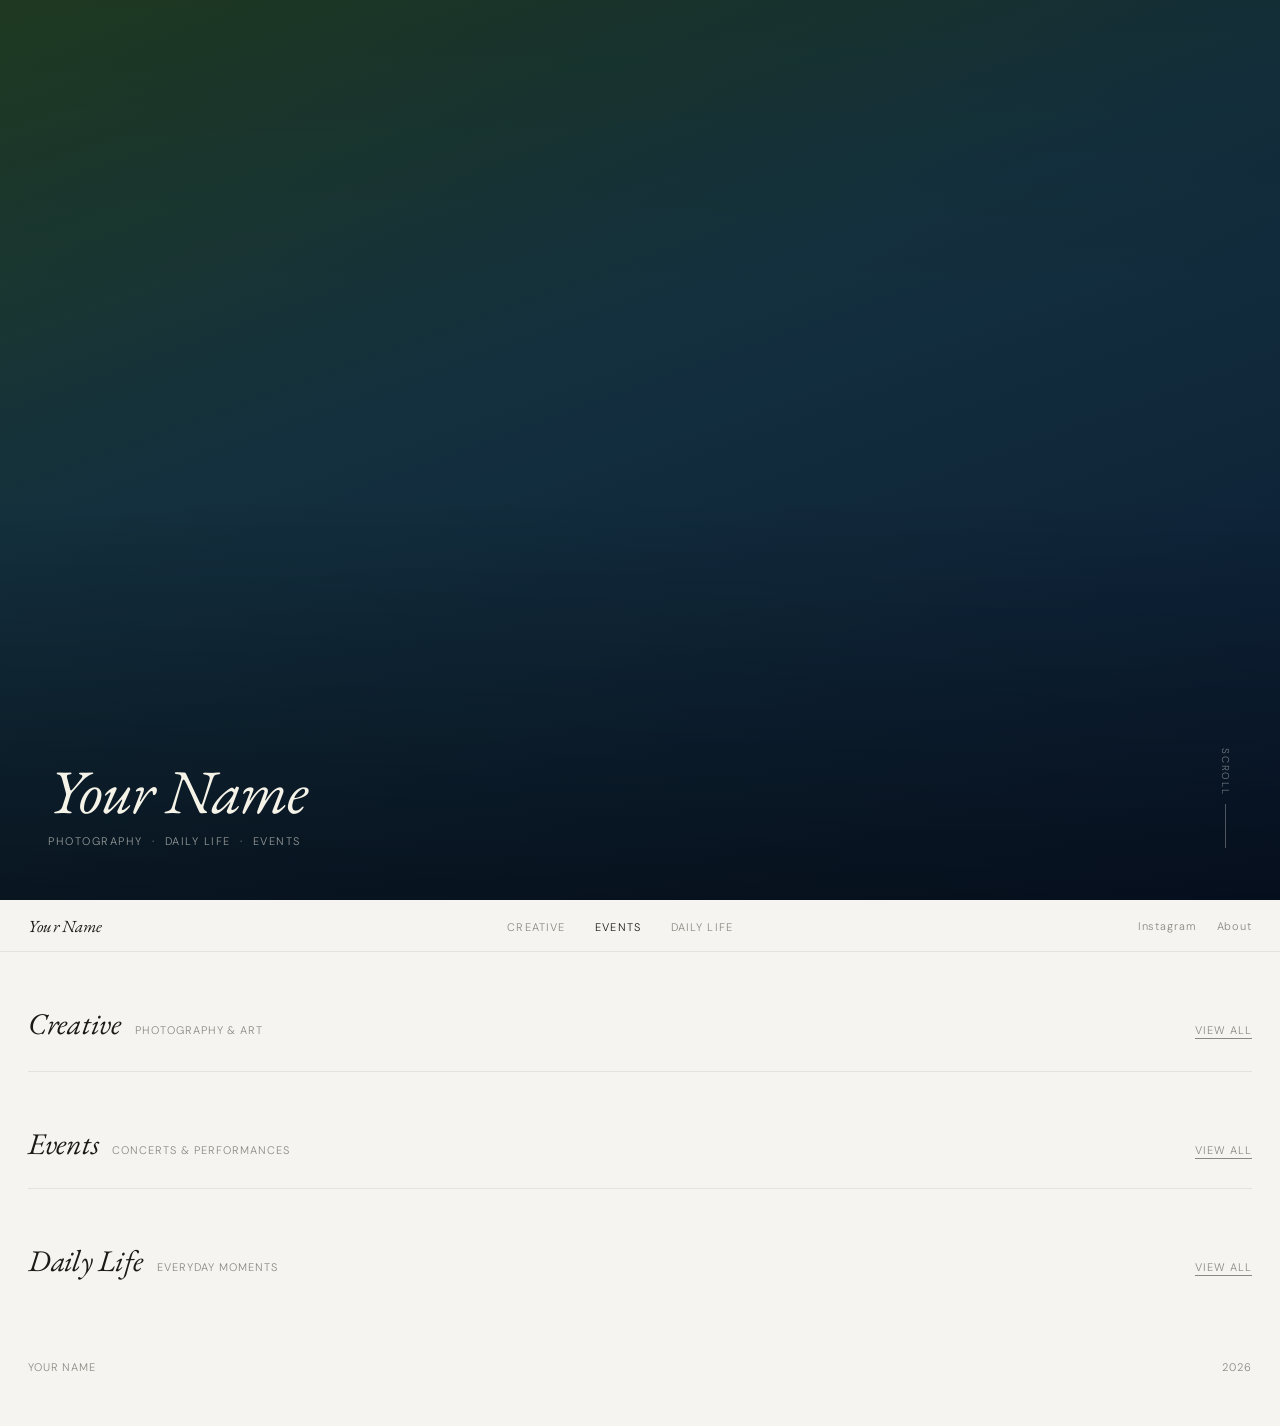
==== portfolio/index.html @ e5447dc2 "fixed main page display" ====
<!DOCTYPE html>
<html lang="en">
<head>
<meta charset="UTF-8">
<meta name="viewport" content="width=device-width, initial-scale=1.0">
<title>Your Name</title>
<link rel="preconnect" href="https://fonts.googleapis.com">
<link href="https://fonts.googleapis.com/css2?family=EB+Garamond:ital,wght@0,400;0,500;1,400;1,500&family=DM+Sans:wght@300;400&display=swap" rel="stylesheet">
<style>
*, *::before, *::after { box-sizing: border-box; margin: 0; padding: 0; }

:root {
  --bg: #f5f4f0;
  --fg: #1a1a18;
  --muted: #8a8880;
  --gap: 3px;
}

html { scroll-behavior: smooth; }

body {
  background: var(--bg);
  color: var(--fg);
  font-family: 'DM Sans', sans-serif;
  font-weight: 300;
}

/* ── HERO ── */
#hero {
  position: relative;
  width: 100%;
  height: 100vh;
  overflow: hidden;
  background: #1a2a1a;
}

#hero-img {
  position: absolute;
  inset: 0;
  width: 100%; height: 100%;
  object-fit: cover;
  object-position: center;
  /* Replace src below with your hero image path, e.g. src="images/hero.jpg" */
  filter: saturate(1.08) brightness(0.82);
  transform: scale(1.04);
  transition: transform 8s ease-out;
}
#hero-img.loaded { transform: scale(1); }

/* dark gradient at bottom so text reads cleanly */
#hero::after {
  content: '';
  position: absolute;
  inset: 0;
  background:
    linear-gradient(to bottom,
      rgba(0,0,0,0.08) 0%,
      rgba(0,0,0,0.0)  35%,
      rgba(0,0,0,0.0)  55%,
      rgba(0,0,0,0.45) 100%);
  z-index: 1;
}

/* hero text */
#hero-text {
  position: absolute;
  bottom: 52px;
  left: 48px;
  z-index: 2;
  color: #f5f2e8;
}

#hero-text h1 {
  font-family: 'EB Garamond', serif;
  font-size: clamp(36px, 5vw, 62px);
  font-weight: 400;
  font-style: italic;
  letter-spacing: -0.02em;
  line-height: 1.05;
  margin-bottom: 10px;
}

#hero-text p {
  font-size: 11px;
  letter-spacing: 0.14em;
  text-transform: uppercase;
  color: rgba(245,242,232,0.6);
}

/* scroll cue */
#scroll-cue {
  position: absolute;
  bottom: 52px;
  right: 48px;
  z-index: 2;
  display: flex;
  flex-direction: column;
  align-items: center;
  gap: 8px;
  opacity: 0;
  animation: fadeUp 1s ease 1.2s forwards;
}
.sc-label {
  font-size: 10px;
  letter-spacing: 0.18em;
  text-transform: uppercase;
  color: rgba(245,242,232,0.45);
  writing-mode: vertical-rl;
}
.sc-line {
  width: 1px; height: 44px;
  background: rgba(245,242,232,0.3);
  animation: scPulse 2.4s ease-in-out 1.2s infinite;
}
@keyframes scPulse {
  0%,100% { transform: scaleY(1); opacity: 0.3; }
  50%      { transform: scaleY(0.55); opacity: 0.7; }
}
@keyframes fadeUp {
  from { opacity: 0; transform: translateY(8px); }
  to   { opacity: 1; transform: none; }
}

/* ── NAV ── */
nav {
  position: sticky;
  top: 0;
  background: var(--bg);
  z-index: 50;
  height: 52px;
  display: flex;
  align-items: center;
  justify-content: space-between;
  padding: 0 28px;
  border-bottom: 1px solid rgba(26,26,24,0.08);
}

.nav-name {
  font-family: 'EB Garamond', serif;
  font-size: 17px;
  font-style: italic;
  color: var(--fg);
  text-decoration: none;
  letter-spacing: 0.01em;
}

.nav-links {
  display: flex;
  gap: 30px;
  list-style: none;
}
.nav-links a {
  font-size: 11px;
  letter-spacing: 0.1em;
  text-transform: uppercase;
  text-decoration: none;
  color: var(--muted);
  transition: color 0.2s;
}
.nav-links a:hover,
.nav-links a.active { color: var(--fg); }

.nav-right {
  display: flex;
  gap: 20px;
}
.nav-right a {
  font-size: 11px;
  letter-spacing: 0.08em;
  text-decoration: none;
  color: var(--muted);
  transition: color 0.2s;
}
.nav-right a:hover { color: var(--fg); }

/* ── SECTION HEADERS ── */
.section-head {
  padding: 52px 28px 22px;
  display: flex;
  align-items: baseline;
  justify-content: space-between;
}
.section-head-left {
  display: flex;
  align-items: baseline;
  gap: 14px;
}
.section-head h2 {
  font-family: 'EB Garamond', serif;
  font-size: 30px;
  font-weight: 400;
  font-style: italic;
  letter-spacing: -0.01em;
}
.section-head span {
  font-size: 11px;
  letter-spacing: 0.09em;
  text-transform: uppercase;
  color: var(--muted);
}
.view-all {
  font-size: 11px;
  letter-spacing: 0.09em;
  text-transform: uppercase;
  text-decoration: none;
  color: var(--muted);
  border-bottom: 1px solid currentColor;
  padding-bottom: 1px;
  transition: color 0.2s;
}
.view-all:hover { color: var(--fg); }

/* ── MASONRY ── */
.masonry {
  columns: 3;
  column-gap: var(--gap);
  padding: 0 var(--gap) var(--gap);
}
@media (max-width: 860px) { .masonry { columns: 2; } }
@media (max-width: 520px) { .masonry { columns: 1; } }

.m-item {
  break-inside: avoid;
  margin-bottom: var(--gap);
  overflow: hidden;
  cursor: pointer;
  position: relative;
  background: #d8d6d0;
  /* staggered fade-in on load */
  opacity: 0;
  transform: translateY(12px);
  transition: opacity 0.5s ease, transform 0.5s ease;
}
.m-item.visible {
  opacity: 1;
  transform: none;
}
.m-item img {
  display: block;
  width: 100%; height: auto;
  transition: transform 0.55s cubic-bezier(0.25,0.46,0.45,0.94), filter 0.4s;
  filter: saturate(0.9);
}
.m-item:hover img {
  transform: scale(1.035);
  filter: saturate(1.02);
}
.m-item .cap {
  position: absolute; bottom: 0; left: 0; right: 0;
  padding: 30px 14px 11px;
  background: linear-gradient(transparent, rgba(0,0,0,0.3));
  color: #fff;
  font-size: 10px;
  letter-spacing: 0.1em;
  text-transform: uppercase;
  opacity: 0;
  transition: opacity 0.3s;
}
.m-item:hover .cap { opacity: 1; }

.ph {
  width: 100%; display: block;
  background: var(--c, #d0cec8);
}

/* ── SECTION DIVIDER ── */
.divider {
  height: 1px;
  background: rgba(26,26,24,0.08);
  margin: 0 28px;
}

/* ── FOOTER ── */
footer {
  padding: 52px 28px;
  display: flex;
  justify-content: space-between;
  align-items: center;
  font-size: 11px;
  letter-spacing: 0.08em;
  text-transform: uppercase;
  color: var(--muted);
}

/* ── LIGHTBOX ── */
#lb {
  position: fixed; inset: 0;
  background: rgba(15,12,10,0.95);
  z-index: 200;
  display: none;
  align-items: center;
  justify-content: center;
  cursor: zoom-out;
}
#lb.on { display: flex; }
#lb img {
  max-width: 90vw; max-height: 90vh;
  object-fit: contain;
  box-shadow: 0 0 80px rgba(0,0,0,0.5);
}
#lb-x {
  position: absolute; top: 24px; right: 32px;
  color: rgba(240,236,224,0.5);
  font-size: 24px; background: none; border: none;
  cursor: pointer; line-height: 1;
  transition: color 0.2s;
}
#lb-x:hover { color: rgba(240,236,224,1); }
</style>
</head>
<body>

<!-- ── HERO ── -->
<section id="hero">


    <img id="hero-img" src="images/cover.jpg" alt="hero">


  <div id="hero-img" style="
    position:absolute;inset:0;
    background: linear-gradient(160deg,#2a4a2a 0%,#1a3a4a 40%,#0d1f3c 100%);
  "></div>

  <div id="hero-text">
    <h1>Your Name</h1>
    <p>Photography &nbsp;·&nbsp; Daily Life &nbsp;·&nbsp; Events</p>
  </div>

  <div id="scroll-cue">
    <span class="sc-label">Scroll</span>
    <div class="sc-line"></div>
  </div>
</section>

<!-- ── NAV ── -->
<nav id="nav">
  <a class="nav-name" href="#">Your Name</a>
  <ul class="nav-links">
    <li><a href="#creative" class="active" data-section="creative">Creative</a></li>
    <li><a href="#events" data-section="events">Events</a></li>
    <li><a href="#daily" data-section="daily">Daily Life</a></li>
  </ul>
  <div class="nav-right">
    <a href="#">Instagram</a>
    <a href="#">About</a>
  </div>
</nav>

<!-- ── CREATIVE ── -->
<section id="creative">
  <div class="section-head">
    <div class="section-head-left">
      <h2>Creative</h2>
      <span>Photography &amp; art</span>
    </div>
    <a class="view-all" href="creative.html">View all</a>
  </div>
  <div class="masonry" id="grid-creative"></div>
</section>

<div class="divider"></div>

<!-- ── EVENTS ── -->
<section id="events">
  <div class="section-head">
    <div class="section-head-left">
      <h2>Events</h2>
      <span>Concerts &amp; performances</span>
    </div>
    <a class="view-all" href="events.html">View all</a>
  </div>
  <div class="masonry" id="grid-events"></div>
</section>

<div class="divider"></div>

<!-- ── DAILY LIFE ── -->
<section id="daily">
  <div class="section-head">
    <div class="section-head-left">
      <h2>Daily Life</h2>
      <span>Everyday moments</span>
    </div>
    <a class="view-all" href="daily-life.html">View all</a>
  </div>
  <div class="masonry" id="grid-daily"></div>
</section>

<footer>
  <span>Your Name</span>
  <span id="yr"></span>
</footer>

<!-- ── LIGHTBOX ── -->
<div id="lb">
  <button id="lb-x">&times;</button>
  <img id="lb-img" src="" alt="">
</div>

<script>
// ── HERO IMAGE LOAD ──
const heroImg = document.getElementById('hero-img');
if (heroImg.tagName === 'IMG') {
  heroImg.addEventListener('load', () => heroImg.classList.add('loaded'));
  if (heroImg.complete) heroImg.classList.add('loaded');
}

// ── HERO PARALLAX ──
window.addEventListener('scroll', () => {
  const y = window.scrollY;
  if (y < window.innerHeight * 1.2 && heroImg.tagName === 'IMG') {
    heroImg.style.transform = `scale(1) translateY(${y * 0.28}px)`;
  }
}, { passive: true });

// ── LIGHTBOX ──
const lb    = document.getElementById('lb');
const lbImg = document.getElementById('lb-img');
function attachLightbox(img) {
  img.addEventListener('click', () => {
    lbImg.src = img.src; lbImg.alt = img.alt;
    lb.classList.add('on');
  });
}
document.getElementById('lb-x').onclick = () => lb.classList.remove('on');
lb.addEventListener('click', e => { if (e.target === lb) lb.classList.remove('on'); });
document.addEventListener('keydown', e => { if (e.key === 'Escape') lb.classList.remove('on'); });

// ── FADE-IN OBSERVER ──
const fadeObs = new IntersectionObserver(entries => {
  entries.forEach(e => {
    if (e.isIntersecting) {
      e.target.classList.add('visible');
      fadeObs.unobserve(e.target);
    }
  });
}, { threshold: 0.08 });

// ── BUILD GRID FROM JSON ──
// Handles both flat arrays and grouped (series/event) arrays
async function loadGrid(jsonPath, containerId, limit = 3) {
  const container = document.getElementById(containerId);
  if (!container) return;
  try {
    const res  = await fetch(jsonPath);
    const data = await res.json();

    // flatten grouped format into a single photos array
    let photos;
    if (data[0] && (data[0].photos)) {
      photos = data.flatMap(group => group.photos);
    } else {
      photos = data;
    }

    const slice = photos.slice(0, limit);

    for (const photo of slice) {
      const item = document.createElement('div');
      item.className = 'm-item';
      item.style.cssText = 'opacity:0;transform:translateY(12px);transition:opacity .5s,transform .5s';

      const img   = document.createElement('img');
      img.alt     = photo.caption || '';
      img.loading = 'lazy';

      // watermark lazily
      const wmObs = new IntersectionObserver(async ([entry]) => {
        if (entry.isIntersecting) {
          wmObs.disconnect();
          const url = await applyWatermark(photo.src);
          img.src   = url;
          attachLightbox(img);
        }
      }, { rootMargin: '200px' });
      wmObs.observe(item);

      item.appendChild(img);
      if (photo.caption) {
        const cap = document.createElement('div');
        cap.className   = 'cap';
        cap.textContent = photo.caption;
        item.appendChild(cap);
      }
      container.appendChild(item);
      fadeObs.observe(item);
    }
  } catch (e) {
    console.warn('Could not load', jsonPath, e);
  }
}
// index page: show first 3 from each section as preview
loadGrid('data/creative.json', 'grid-creative', 3);
loadGrid('data/events.json',   'grid-events',   3);
loadGrid('data/daily.json',    'grid-daily',    3);

// ── ACTIVE NAV on scroll ──
const navLinks = document.querySelectorAll('.nav-links a');
['creative','events','daily'].forEach(id => {
  const el = document.getElementById(id);
  if (!el) return;
  new IntersectionObserver(entries => {
    entries.forEach(e => {
      if (e.isIntersecting) {
        navLinks.forEach(l => l.classList.remove('active'));
        const a = document.querySelector(`.nav-links a[data-section="${id}"]`);
        if (a) a.classList.add('active');
      }
    });
  }, { threshold: 0.3 }).observe(el);
});

document.getElementById('yr').textContent = new Date().getFullYear();
</script>
</body>
</html>
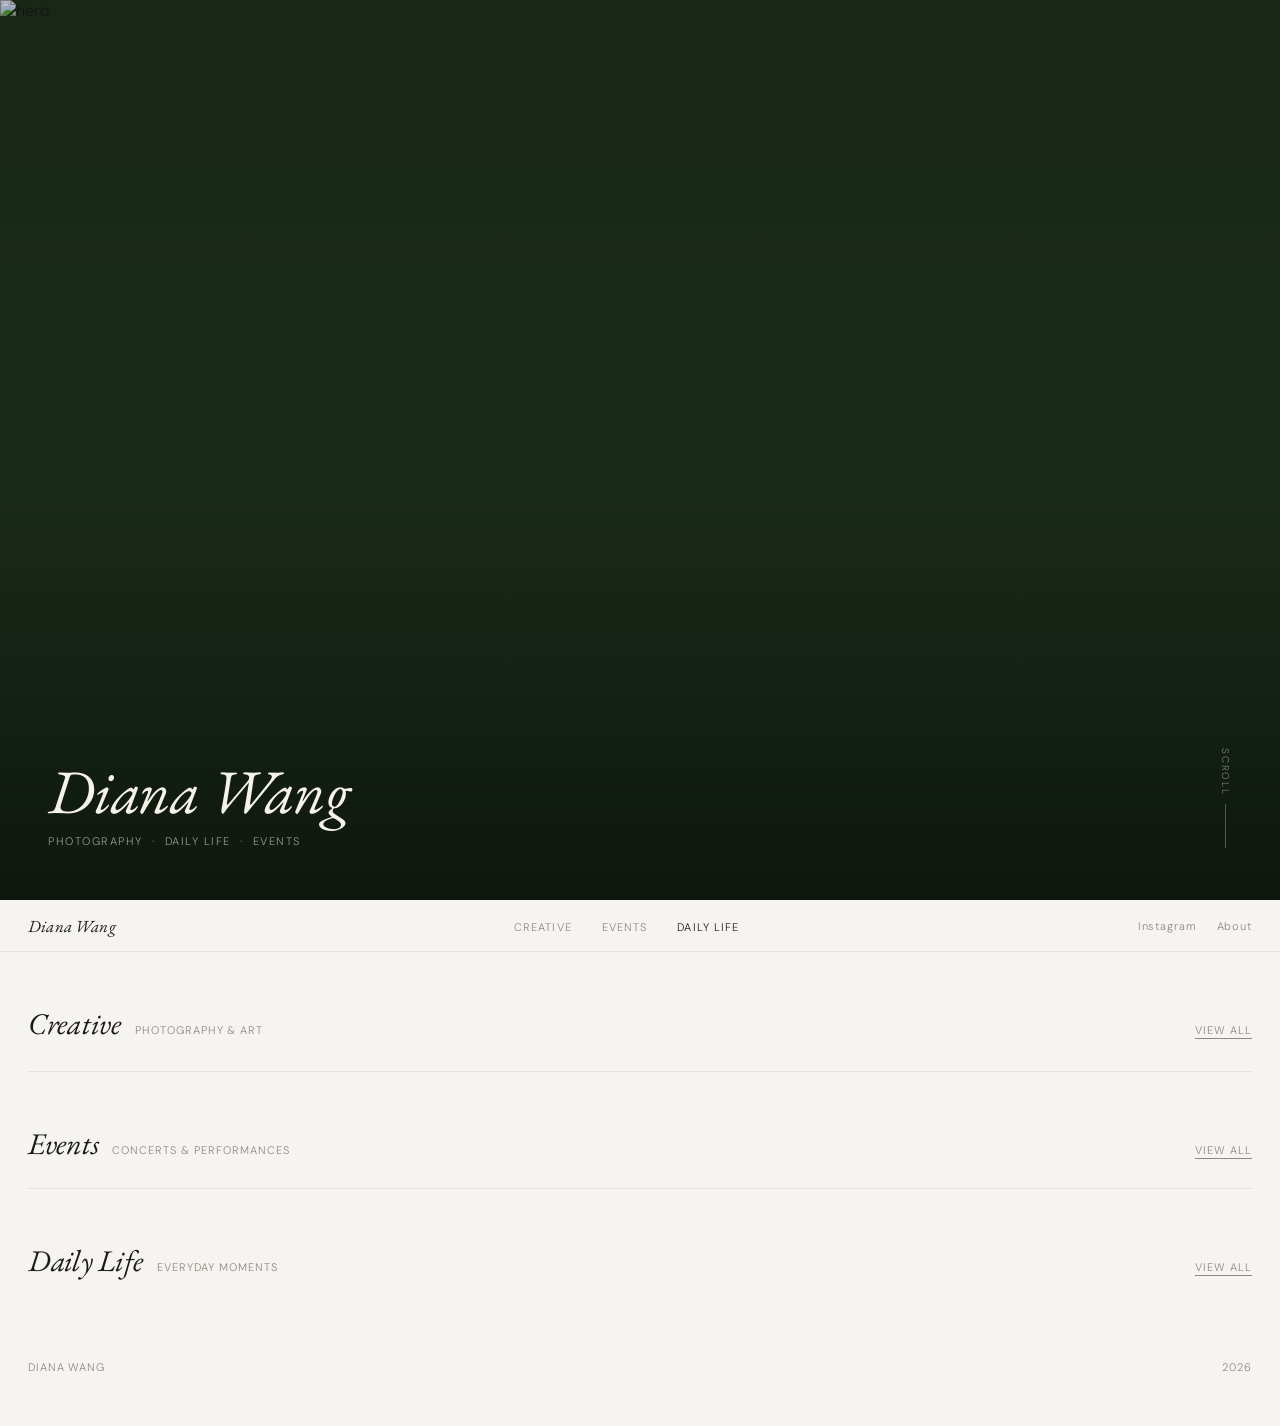
==== commit c80a5e35: "fix" ====
--- a/portfolio/index.html
+++ b/portfolio/index.html
@@ -3,7 +3,7 @@
 <head>
 <meta charset="UTF-8">
 <meta name="viewport" content="width=device-width, initial-scale=1.0">
-<title>Your Name</title>
+<title>Diana Wang</title>
 <link rel="preconnect" href="https://fonts.googleapis.com">
 <link href="https://fonts.googleapis.com/css2?family=EB+Garamond:ital,wght@0,400;0,500;1,400;1,500&family=DM+Sans:wght@300;400&display=swap" rel="stylesheet">
 <style>
@@ -312,18 +312,9 @@
 
 <!-- ── HERO ── -->
 <section id="hero">
-
-
-    <img id="hero-img" src="images/cover.jpg" alt="hero">
-
-
-  <div id="hero-img" style="
-    position:absolute;inset:0;
-    background: linear-gradient(160deg,#2a4a2a 0%,#1a3a4a 40%,#0d1f3c 100%);
-  "></div>
-
+  <img id="hero-img" src="images/cover.jpg" alt="hero">
   <div id="hero-text">
-    <h1>Your Name</h1>
+    <h1>Diana Wang</h1>
     <p>Photography &nbsp;·&nbsp; Daily Life &nbsp;·&nbsp; Events</p>
   </div>
 
@@ -335,11 +326,11 @@
 
 <!-- ── NAV ── -->
 <nav id="nav">
-  <a class="nav-name" href="#">Your Name</a>
+  <a class="nav-name" href="#">Diana Wang</a>
   <ul class="nav-links">
-    <li><a href="#creative" class="active" data-section="creative">Creative</a></li>
-    <li><a href="#events" data-section="events">Events</a></li>
-    <li><a href="#daily" data-section="daily">Daily Life</a></li>
+    <li><a href="creative.html" data-section="creative">Creative</a></li>
+    <li><a href="events.html" data-section="events">Events</a></li>
+    <li><a href="daily-life.html" data-section="daily">Daily Life</a></li>
   </ul>
   <div class="nav-right">
     <a href="#">Instagram</a>
@@ -388,7 +379,7 @@
 </section>
 
 <footer>
-  <span>Your Name</span>
+  <span>Diana Wang</span>
   <span id="yr"></span>
 </footer>
 
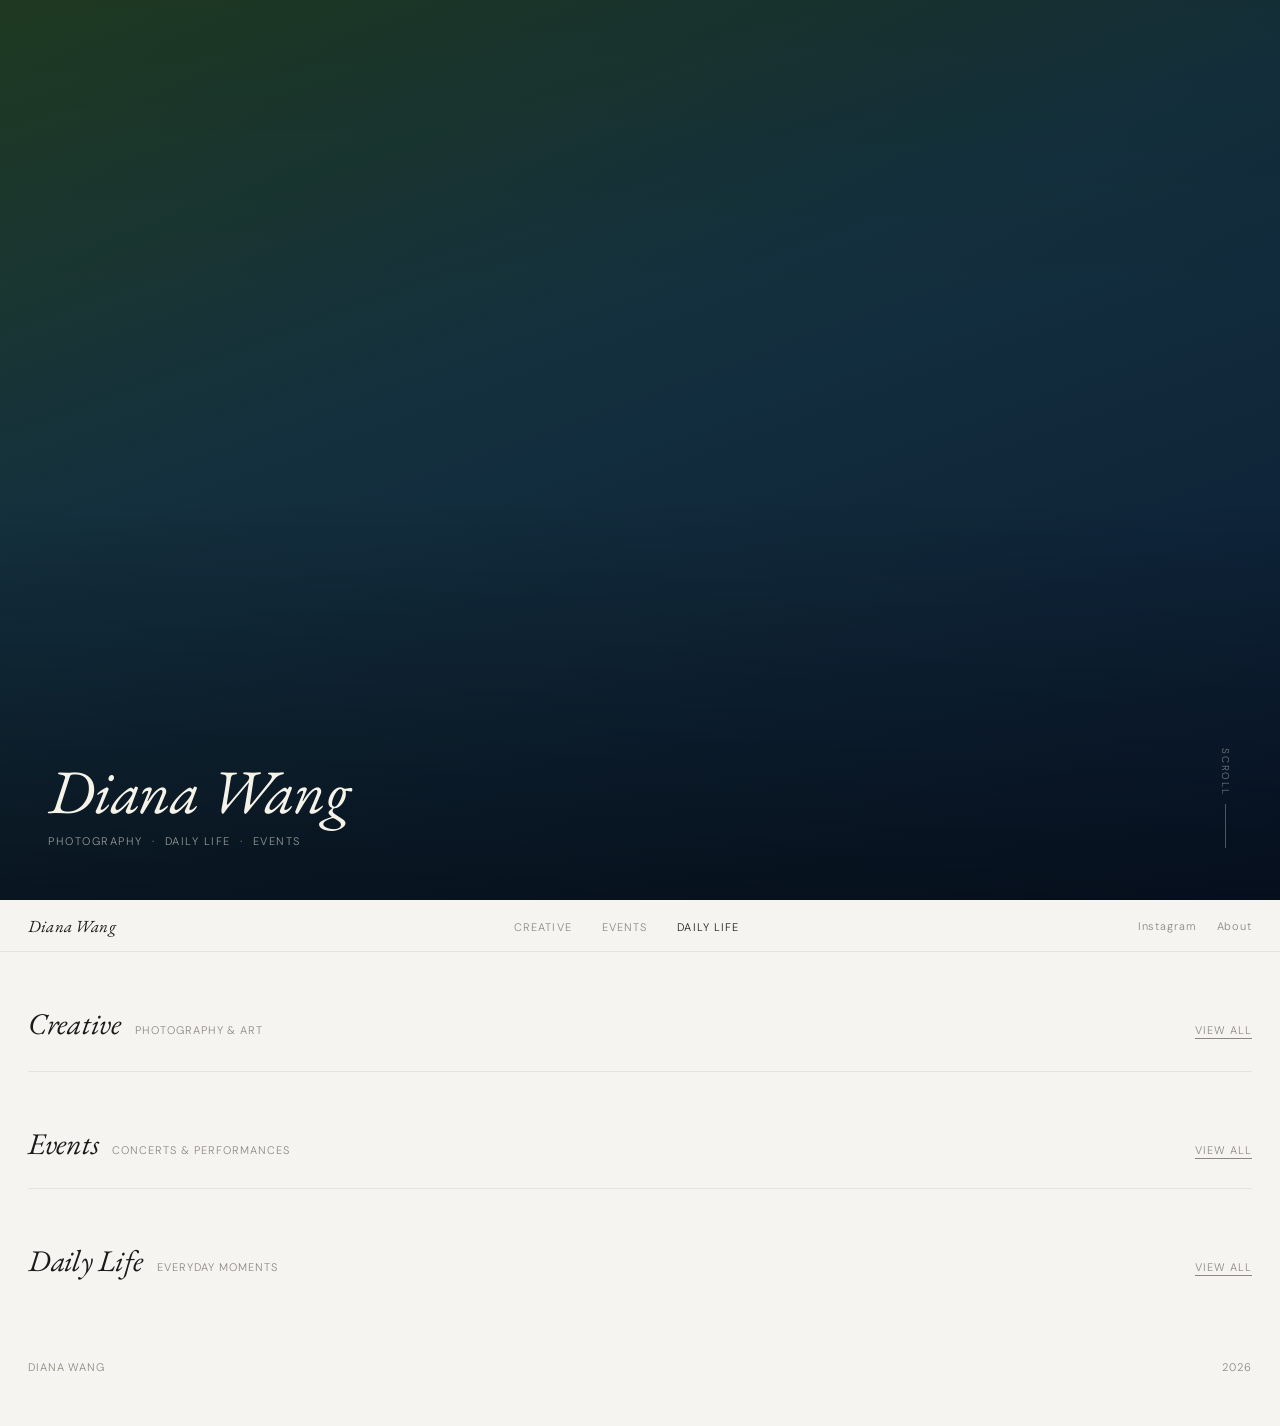
==== commit d9e69096: "fix" ====
--- a/portfolio/index.html
+++ b/portfolio/index.html
@@ -312,7 +312,17 @@
 
 <!-- ── HERO ── -->
 <section id="hero">
-  <img id="hero-img" src="images/cover.jpg" alt="hero">
+  <!--
+    Replace the div below with a real image:
+    <img id="hero-img" src="images/hero.jpg" alt="hero">
+
+    Until then, a placeholder gradient sits here.
+  -->
+  <div id="hero-img" style="
+    position:absolute;inset:0;
+    background: linear-gradient(160deg,#2a4a2a 0%,#1a3a4a 40%,#0d1f3c 100%);
+  "></div>
+
   <div id="hero-text">
     <h1>Diana Wang</h1>
     <p>Photography &nbsp;·&nbsp; Daily Life &nbsp;·&nbsp; Events</p>
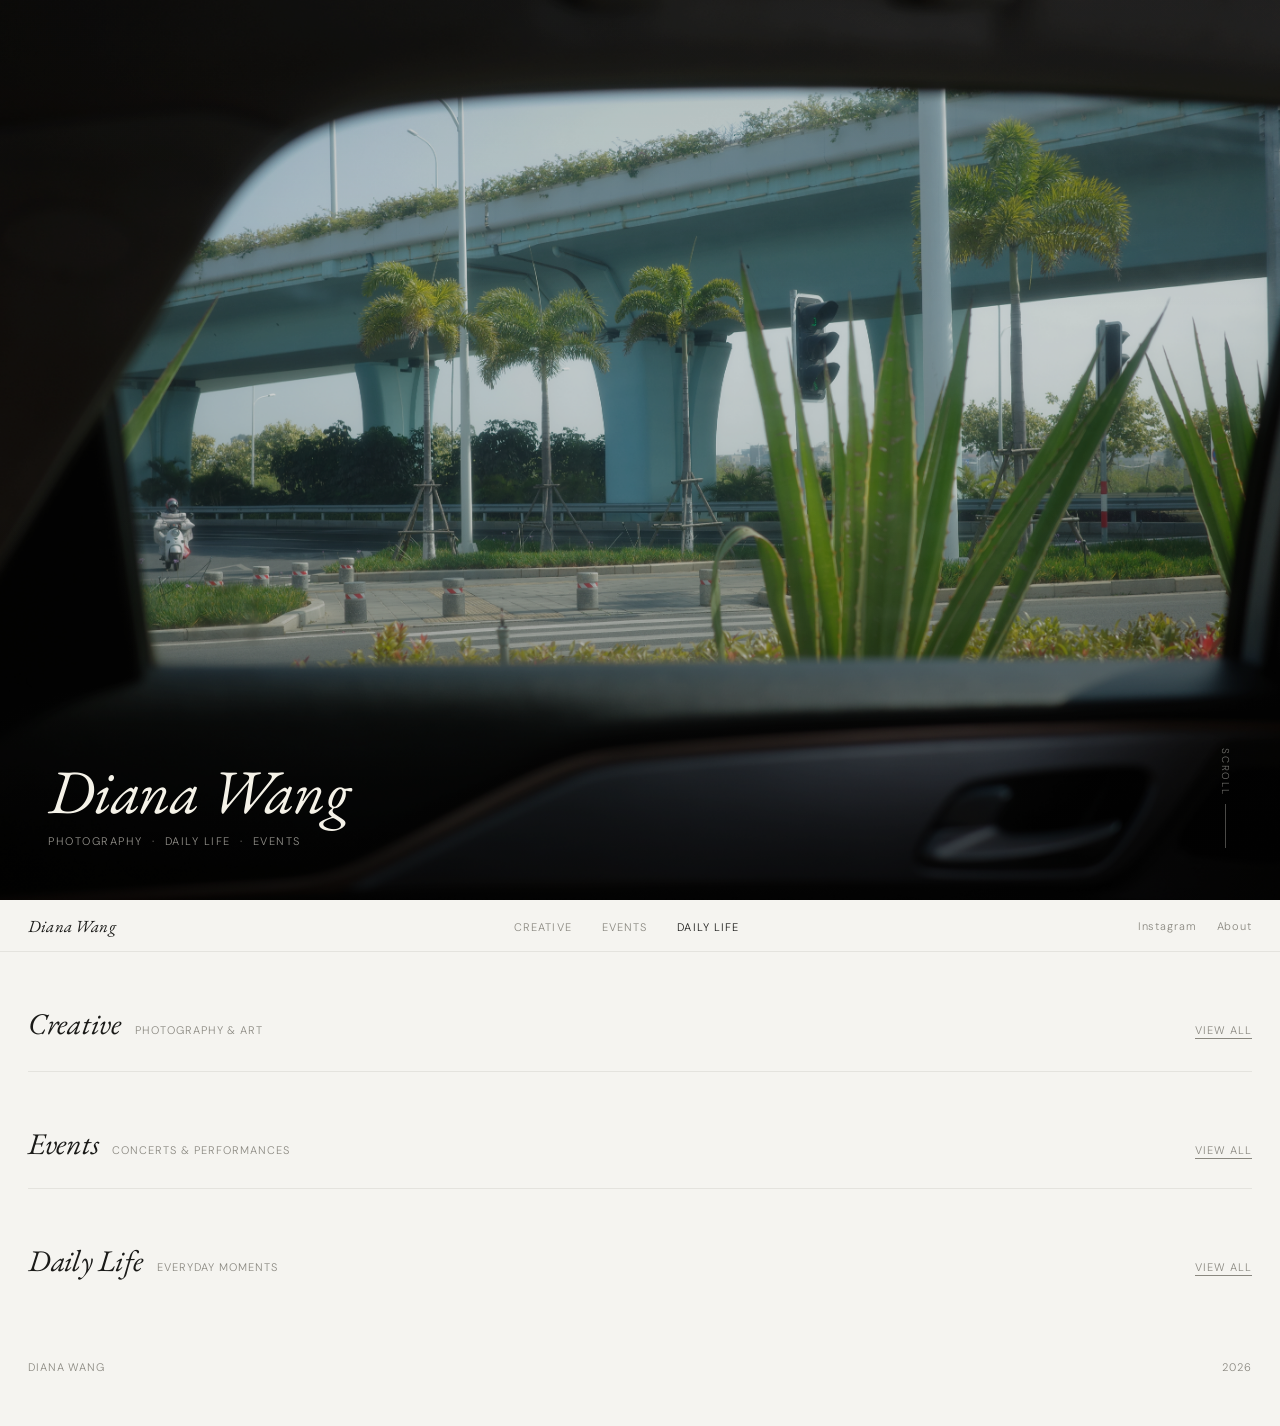
==== commit ac2117e0: "cover2" ====
--- a/portfolio/index.html
+++ b/portfolio/index.html
@@ -312,16 +312,8 @@
 
 <!-- ── HERO ── -->
 <section id="hero">
-  <!--
-    Replace the div below with a real image:
+
     <img id="hero-img" src="images/hero.jpg" alt="hero">
-
-    Until then, a placeholder gradient sits here.
-  -->
-  <div id="hero-img" style="
-    position:absolute;inset:0;
-    background: linear-gradient(160deg,#2a4a2a 0%,#1a3a4a 40%,#0d1f3c 100%);
-  "></div>
 
   <div id="hero-text">
     <h1>Diana Wang</h1>
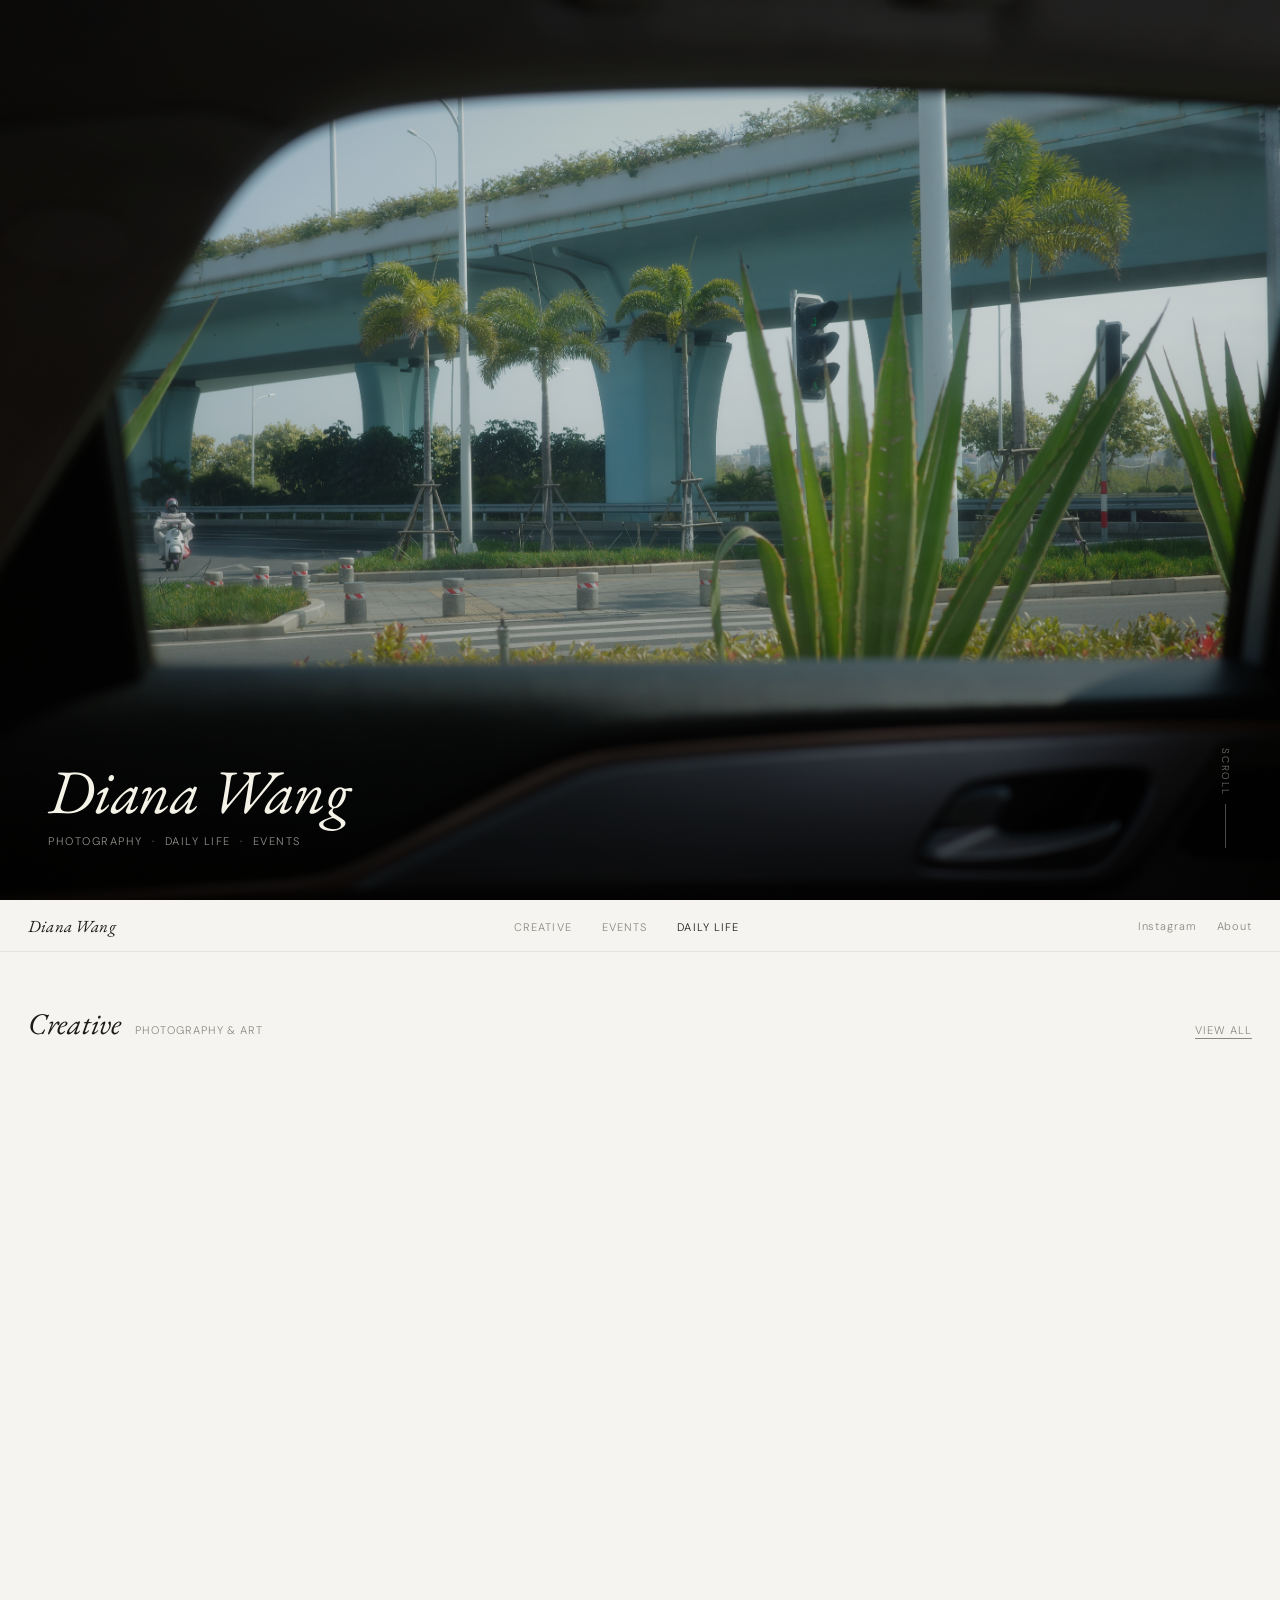
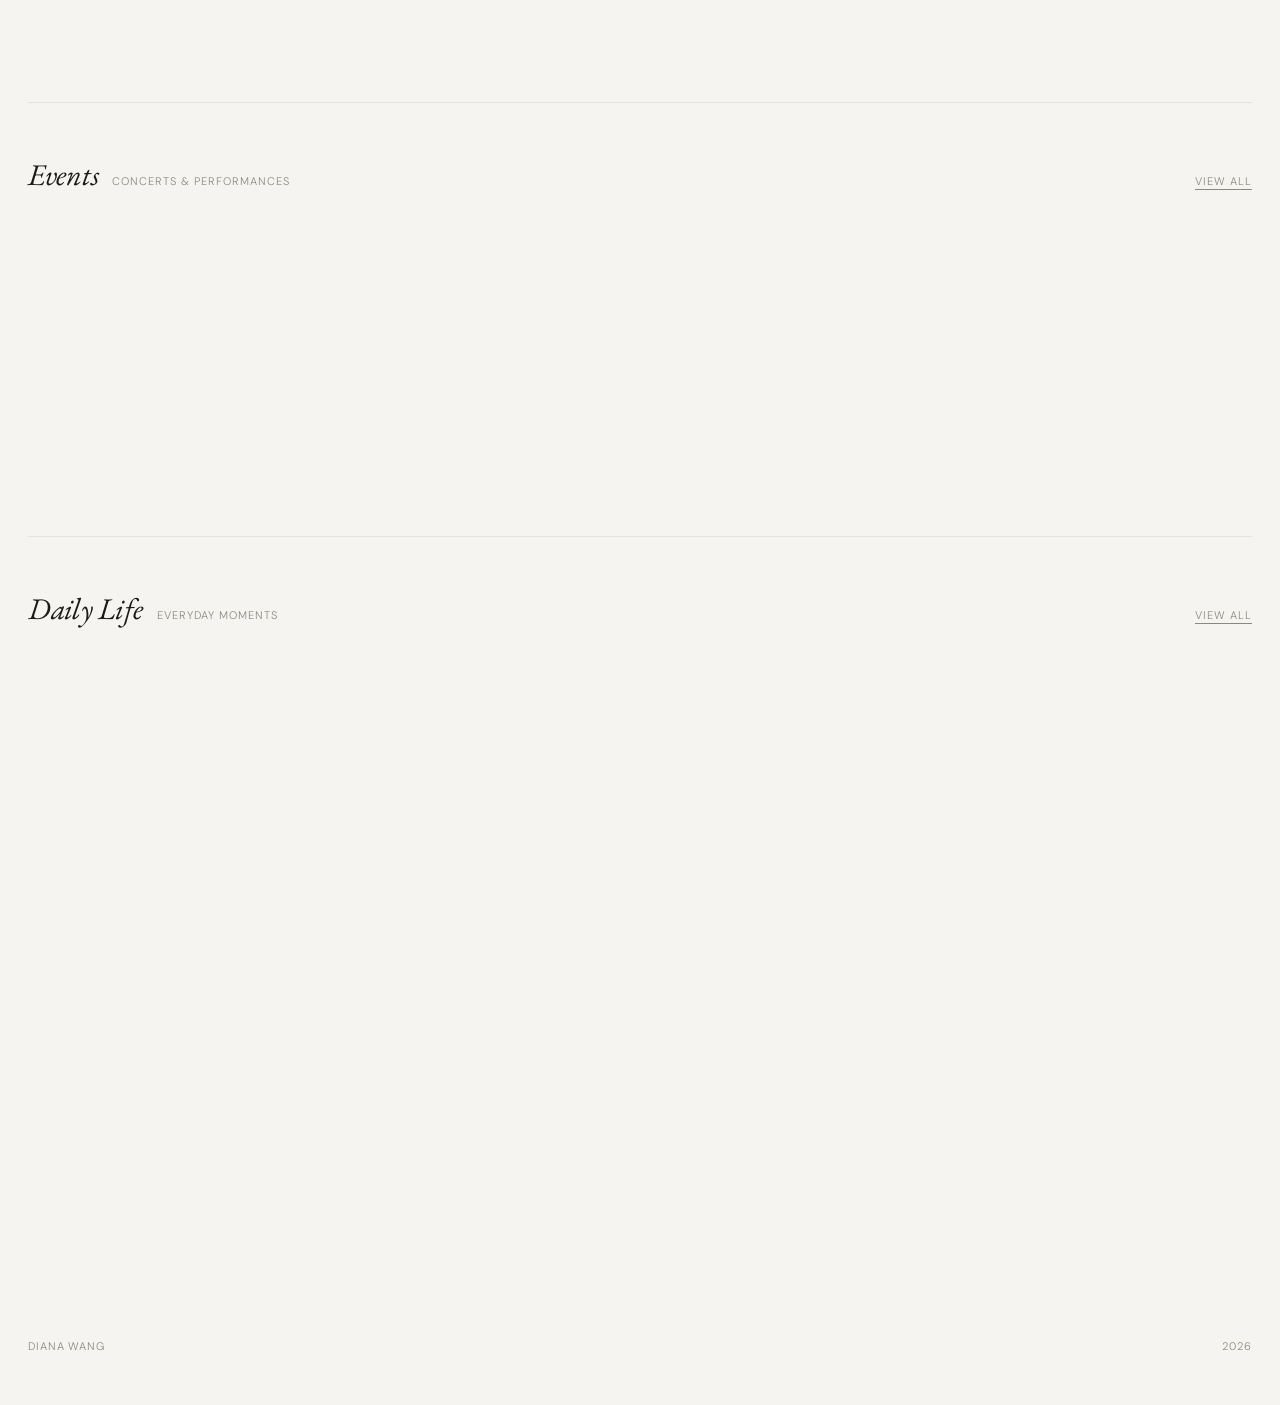
==== commit bed12517: "fix" ====
--- a/portfolio/index.html
+++ b/portfolio/index.html
@@ -312,8 +312,7 @@
 
 <!-- ── HERO ── -->
 <section id="hero">
-
-    <img id="hero-img" src="images/hero.jpg" alt="hero">
+  <img id="hero-img" src="images/hero.jpg" alt="hero">
 
   <div id="hero-text">
     <h1>Diana Wang</h1>
@@ -391,6 +390,7 @@
   <img id="lb-img" src="" alt="">
 </div>
 
+<script src="watermark.js"></script>
 <script>
 // ── HERO IMAGE LOAD ──
 const heroImg = document.getElementById('hero-img');
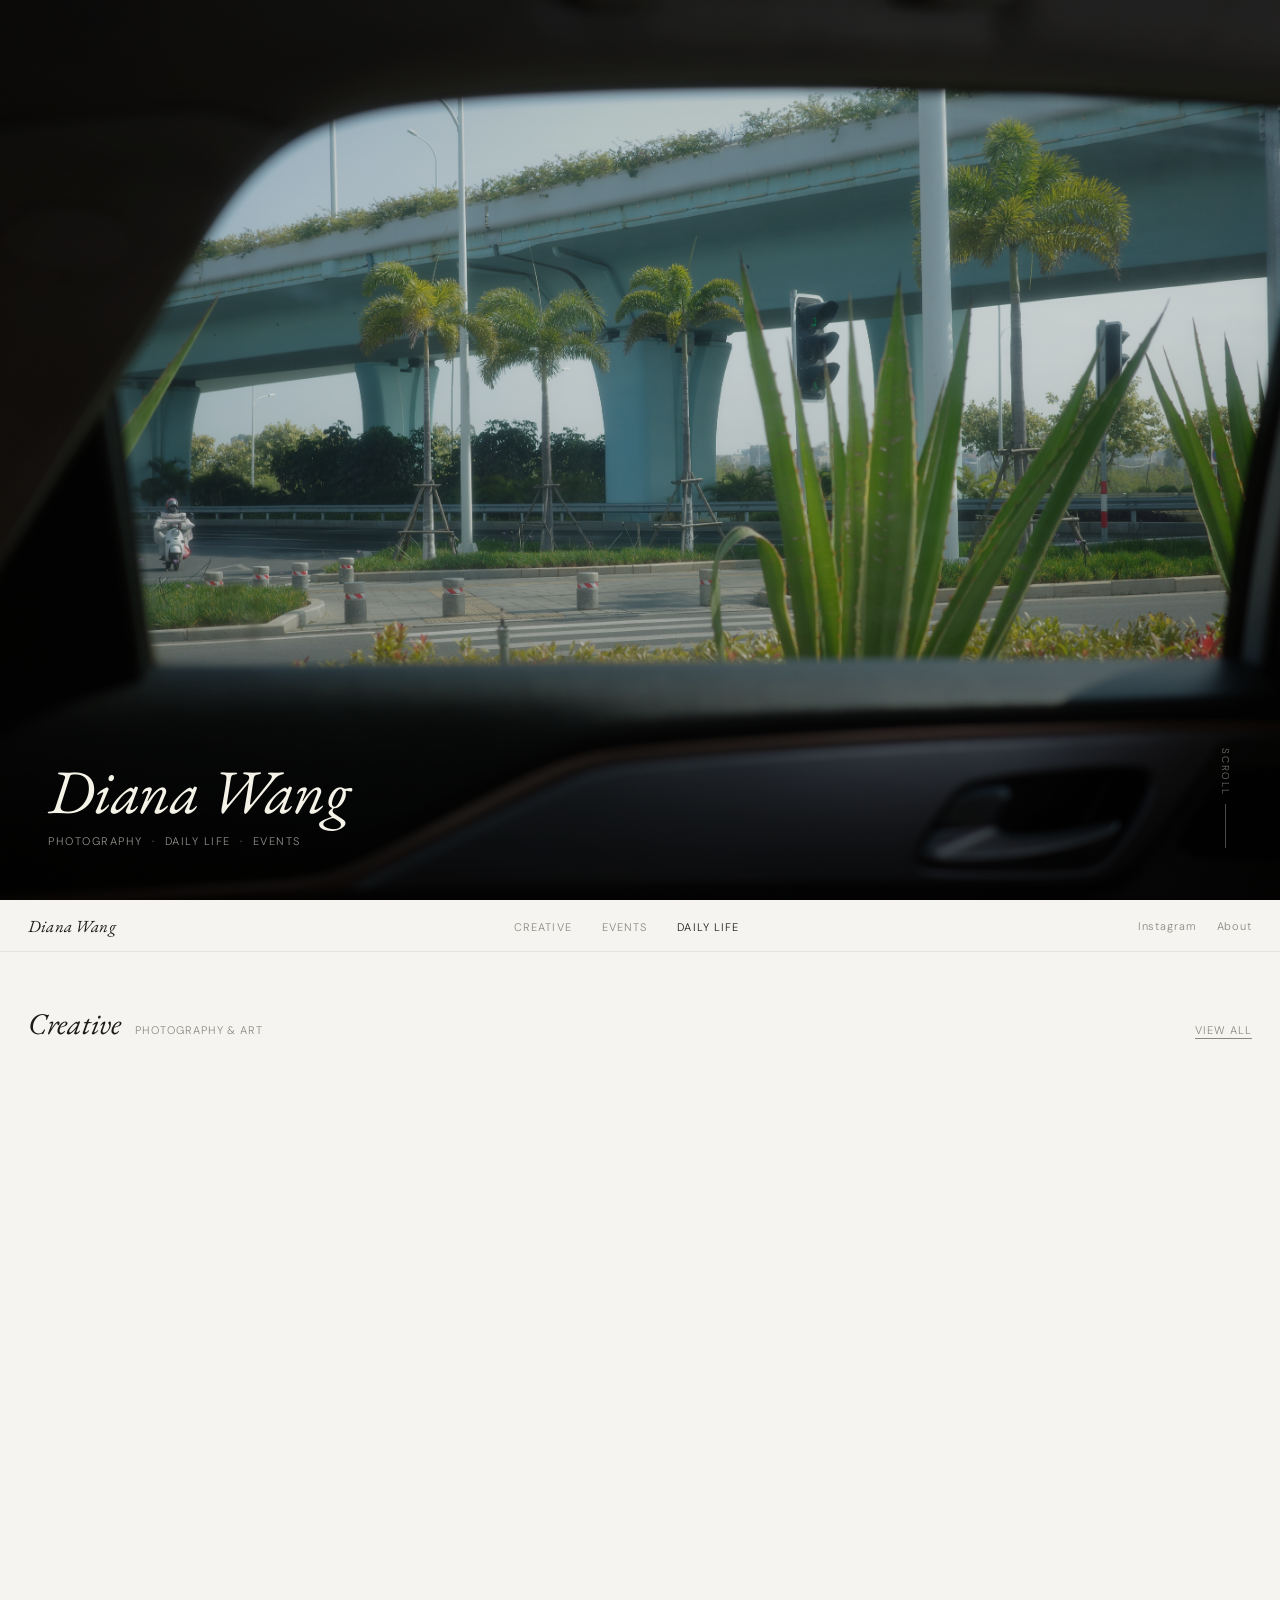
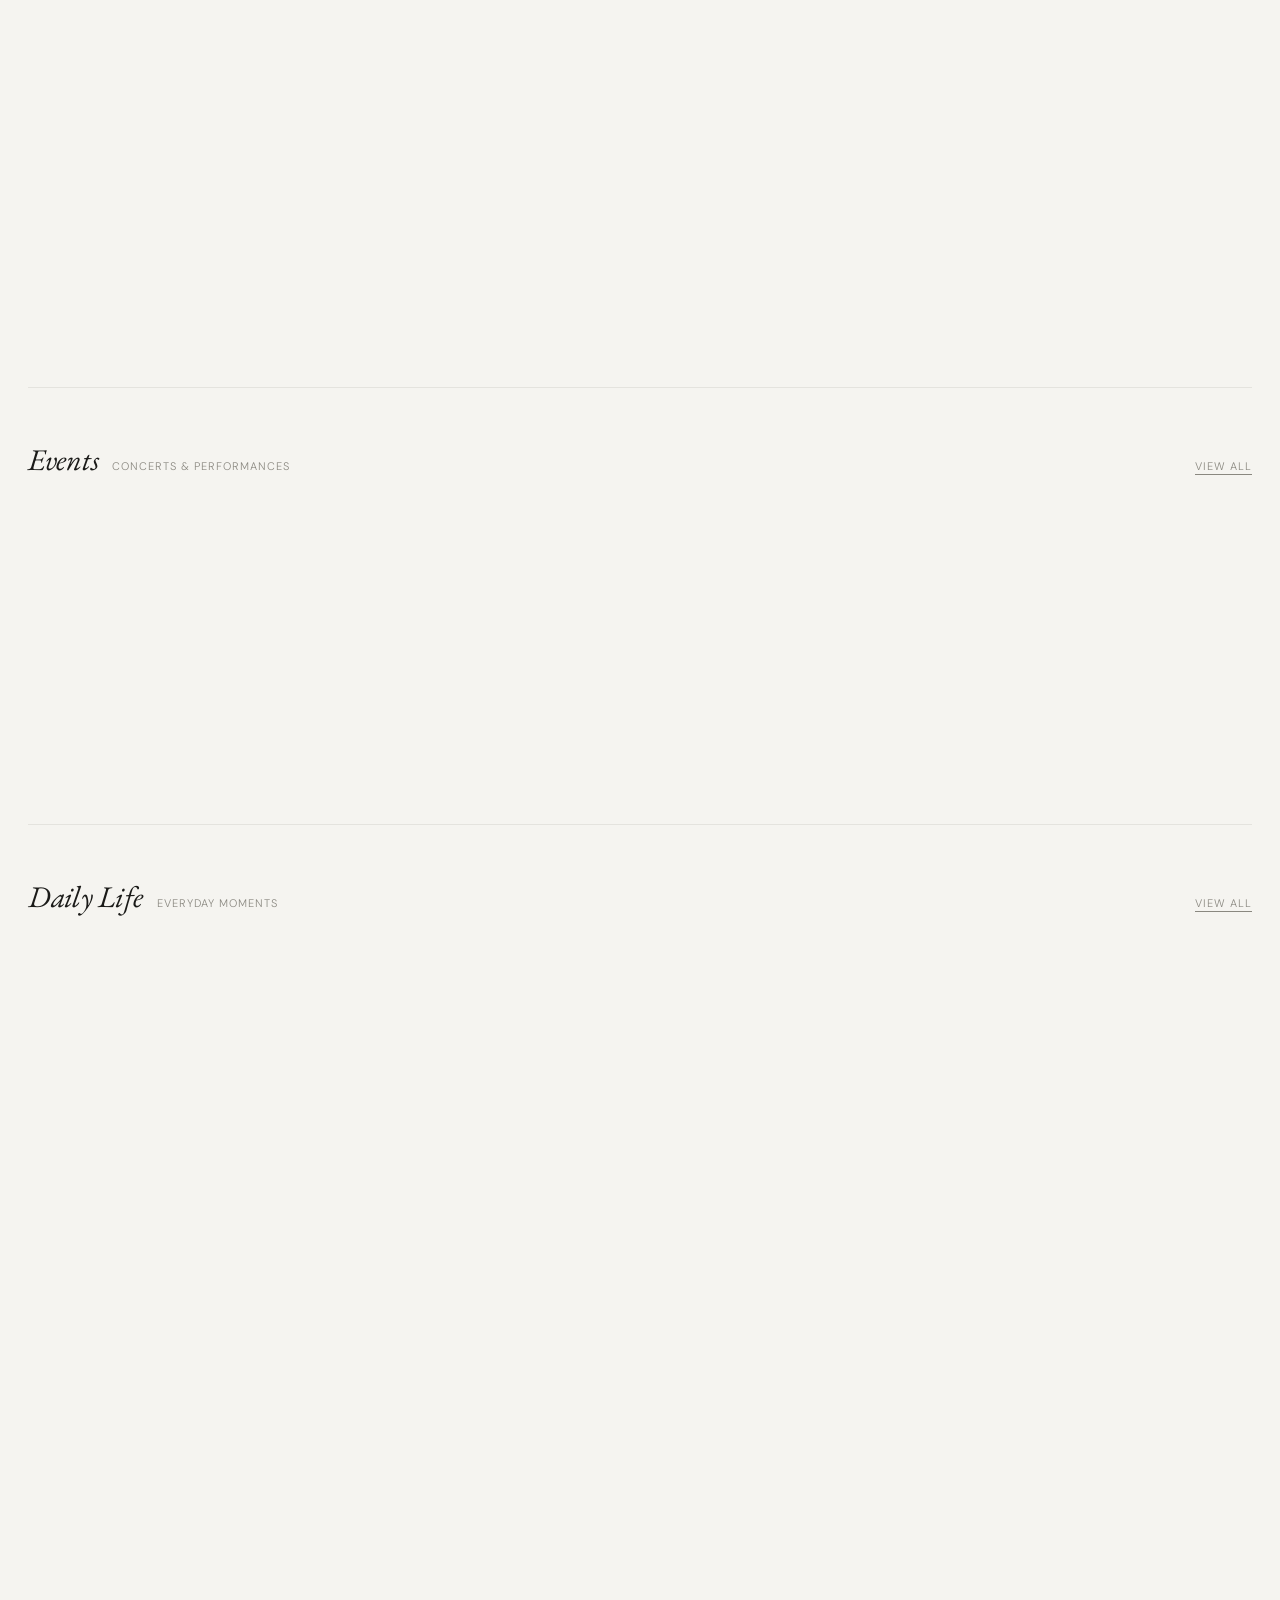
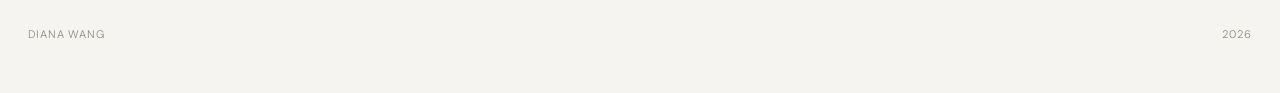
==== commit a9b565a1: "fix preview" ====
--- a/portfolio/index.html
+++ b/portfolio/index.html
@@ -312,7 +312,7 @@
 
 <!-- ── HERO ── -->
 <section id="hero">
-  <img id="hero-img" src="images/hero.jpg" alt="hero">
+<img id="hero-img" src="images/hero.jpg" alt="hero">
 
   <div id="hero-text">
     <h1>Diana Wang</h1>
@@ -399,14 +399,6 @@
   if (heroImg.complete) heroImg.classList.add('loaded');
 }
 
-// ── HERO PARALLAX ──
-window.addEventListener('scroll', () => {
-  const y = window.scrollY;
-  if (y < window.innerHeight * 1.2 && heroImg.tagName === 'IMG') {
-    heroImg.style.transform = `scale(1) translateY(${y * 0.28}px)`;
-  }
-}, { passive: true });
-
 // ── LIGHTBOX ──
 const lb    = document.getElementById('lb');
 const lbImg = document.getElementById('lb-img');
@@ -483,10 +475,10 @@
     console.warn('Could not load', jsonPath, e);
   }
 }
-// index page: show first 3 from each section as preview
-loadGrid('data/creative.json', 'grid-creative', 3);
-loadGrid('data/events.json',   'grid-events',   3);
-loadGrid('data/daily.json',    'grid-daily',    3);
+// index page: show first 4 from each section as preview
+loadGrid('data/creative.json', 'grid-creative', 4);
+loadGrid('data/events.json',   'grid-events',   4);
+loadGrid('data/daily.json',    'grid-daily',    4);
 
 // ── ACTIVE NAV on scroll ──
 const navLinks = document.querySelectorAll('.nav-links a');
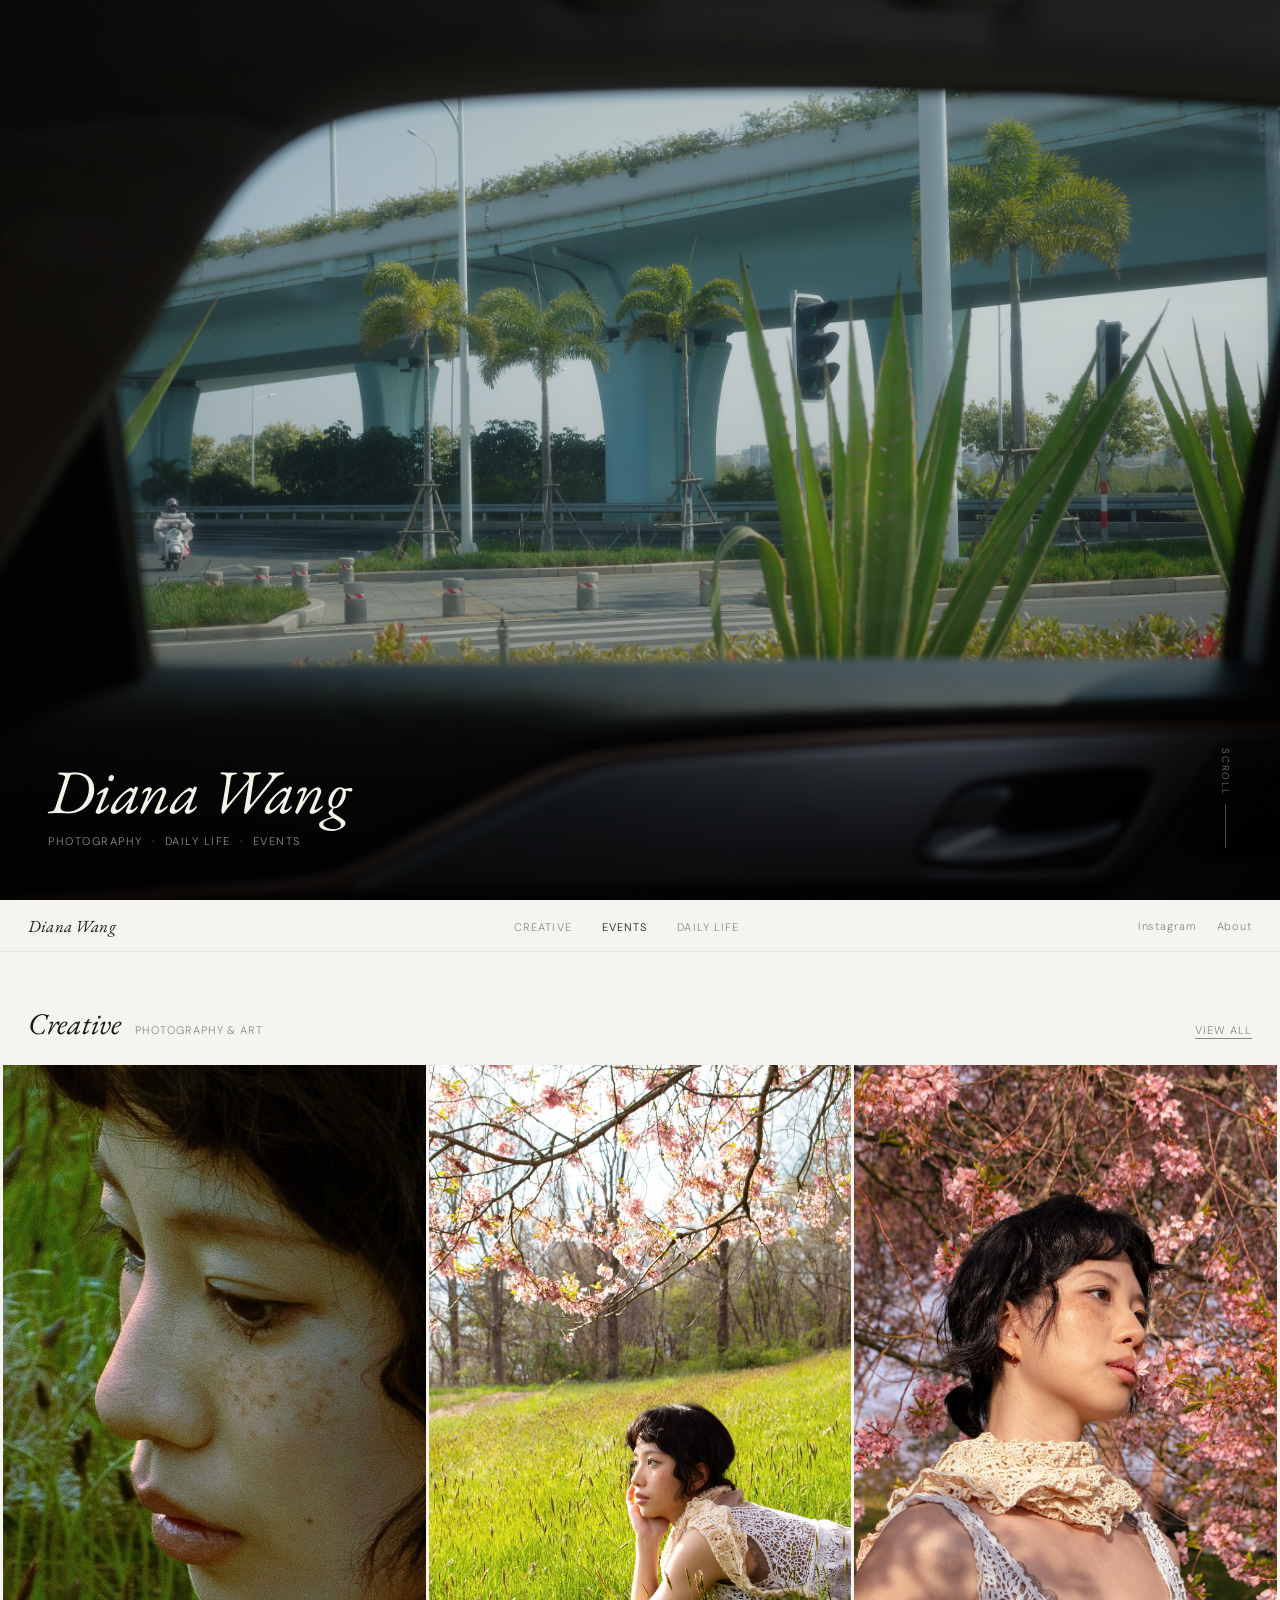
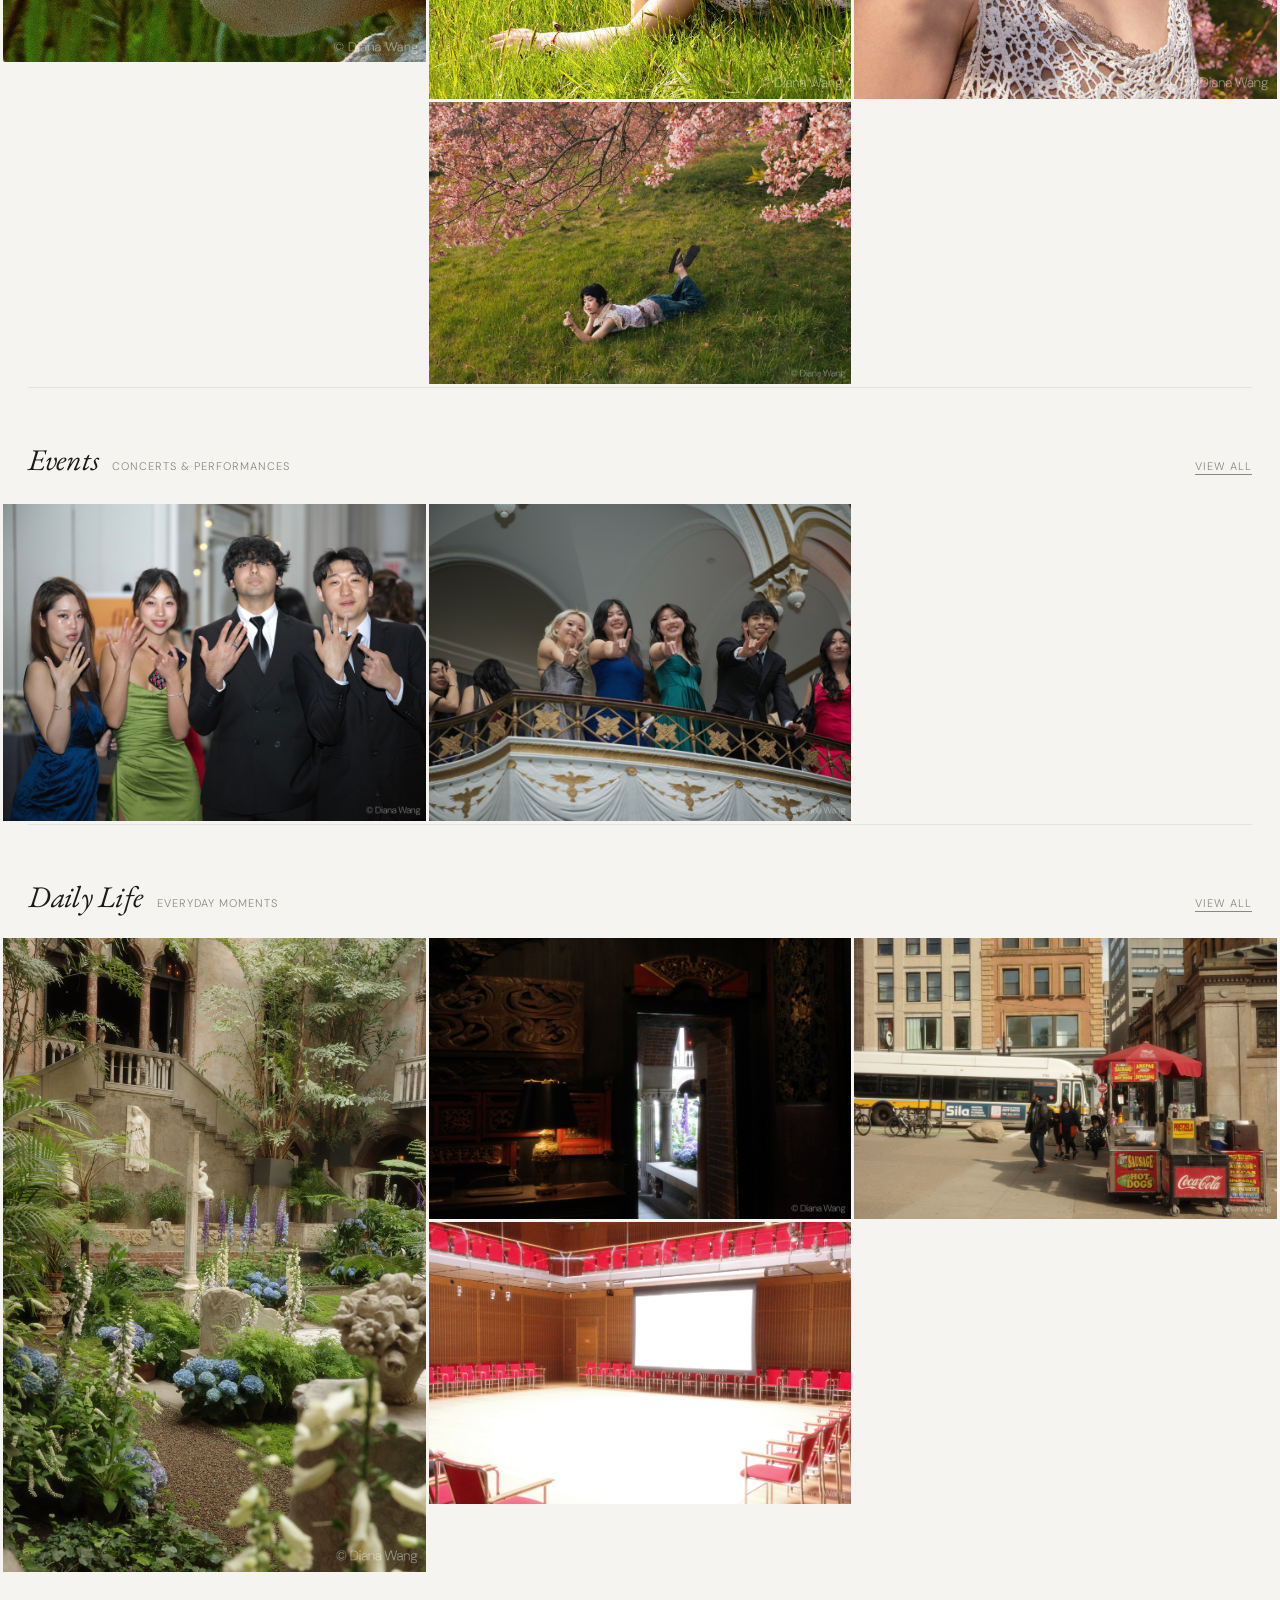
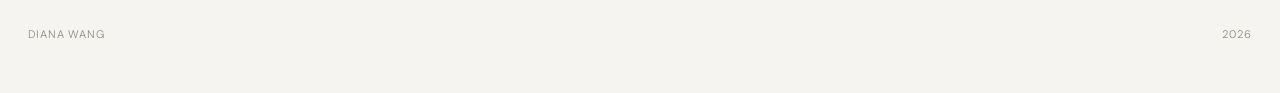
==== commit 49721333: "fixed preview" ====
--- a/portfolio/index.html
+++ b/portfolio/index.html
@@ -444,7 +444,8 @@
     for (const photo of slice) {
       const item = document.createElement('div');
       item.className = 'm-item';
-      item.style.cssText = 'opacity:0;transform:translateY(12px);transition:opacity .5s,transform .5s';
+      item.style.cssText = 'opacity:1;transform:none;';
+
 
       const img   = document.createElement('img');
       img.alt     = photo.caption || '';
